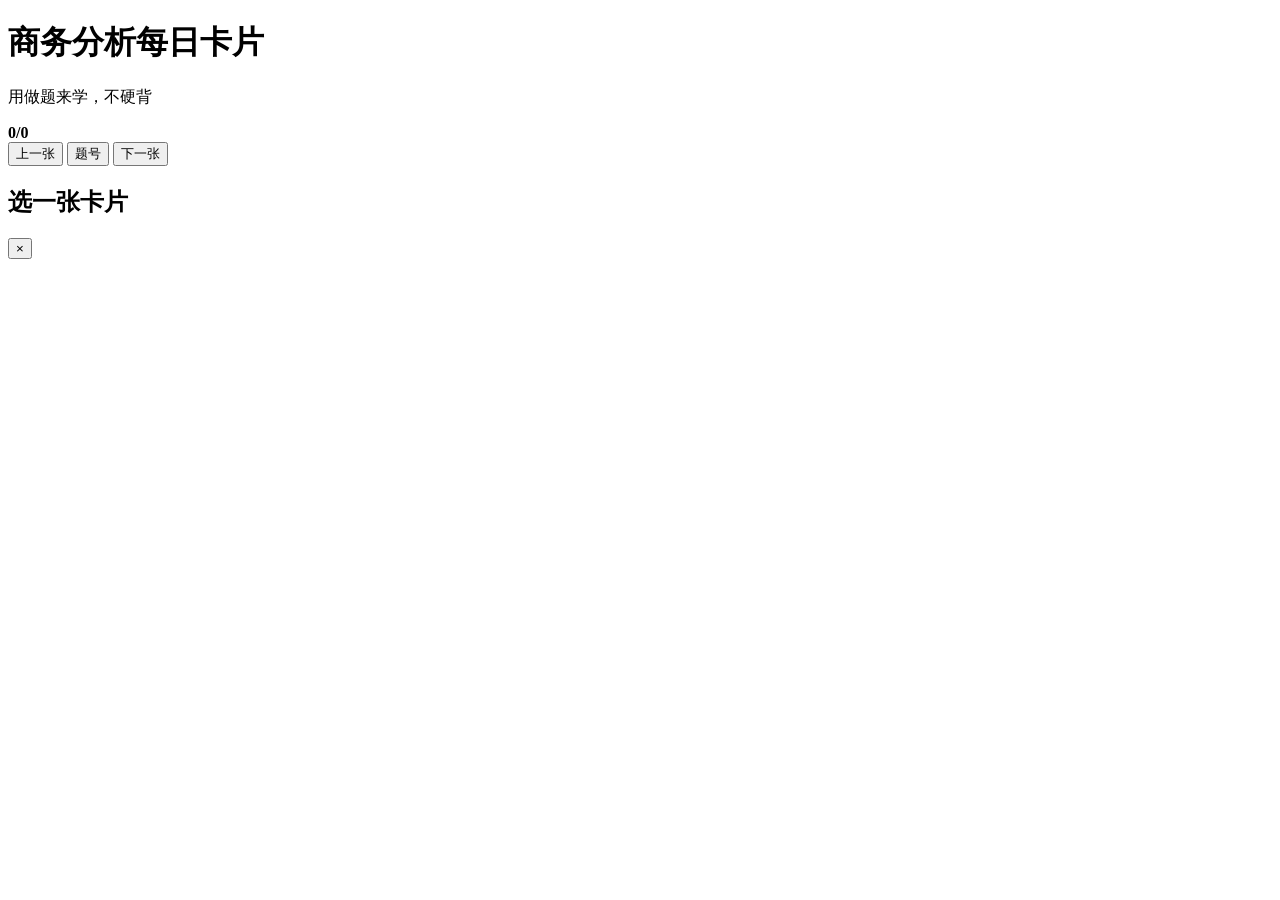
==== ba-daily-cards/index.html @ 1bc4a83c "Add business analytics daily cards page" ====
<!doctype html>
<html lang="zh-CN">
<head>
  <meta charset="utf-8">
  <meta name="viewport" content="width=device-width, initial-scale=1, viewport-fit=cover">
  <meta name="theme-color" content="#0f766e">
  <meta name="apple-mobile-web-app-capable" content="yes">
  <meta name="apple-mobile-web-app-title" content="商务分析每日卡">
  <link rel="manifest" href="./manifest.webmanifest">
  <link rel="stylesheet" href="./style.css">
  <title>商务分析每日卡片</title>
</head>
<body>
  <main class="app">
    <header class="top">
      <div class="title">
        <div>
          <h1>商务分析每日卡片</h1>
          <p id="topic">用做题来学，不硬背</p>
        </div>
        <strong id="count">0/0</strong>
      </div>
      <div class="bar"><span id="bar"></span></div>
      <nav id="days" class="days"></nav>
    </header>

    <section id="card" class="card"></section>
  </main>

  <footer class="bottom">
    <button id="prev" type="button">上一张</button>
    <button id="jump" type="button">题号</button>
    <button id="next" type="button">下一张</button>
  </footer>

  <div id="sheet" class="sheet" aria-hidden="true">
    <div class="panel">
      <div class="panel-head">
        <h2>选一张卡片</h2>
        <button id="close" type="button">×</button>
      </div>
      <div id="nums" class="nums"></div>
    </div>
  </div>

  <script src="./app.js"></script>
</body>
</html>
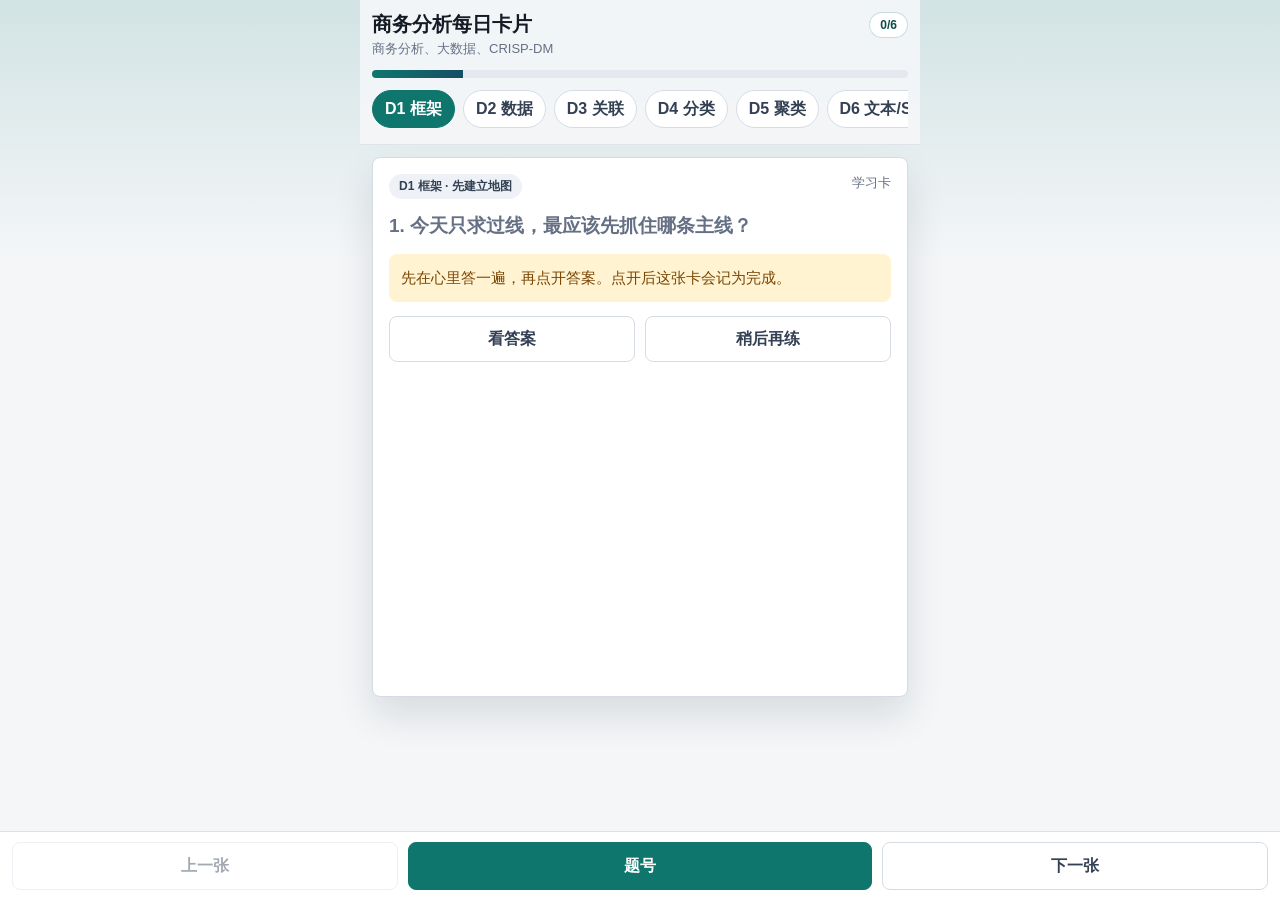
==== commit 4386df85: "Load split daily card decks" ====
--- a/ba-daily-cards/index.html
+++ b/ba-daily-cards/index.html
@@ -43,6 +43,14 @@
     </div>
   </div>
 
+  <script src="./cards-1.js"></script>
+  <script src="./cards-2.js"></script>
+  <script src="./cards-3.js"></script>
+  <script src="./cards-4.js"></script>
+  <script src="./cards-5.js"></script>
+  <script src="./cards-6.js"></script>
+  <script src="./cards-7.js"></script>
+  <script src="./cards-8.js"></script>
   <script src="./app.js"></script>
 </body>
 </html>
--- a/ba-daily-cards/style.css
+++ b/ba-daily-cards/style.css
@@ -0,0 +1,179 @@
+:root {
+  --bg: #f4f6f8;
+  --card: #fff;
+  --ink: #141b24;
+  --muted: #667085;
+  --line: #d6dce5;
+  --brand: #0f766e;
+  --brand2: #164e63;
+  --right: #087443;
+  --right-bg: #dcfae6;
+  --wrong: #b42318;
+  --wrong-bg: #fde7e4;
+  --note: #fff3d1;
+  --bottom: calc(86px + env(safe-area-inset-bottom));
+}
+
+* { box-sizing: border-box; -webkit-tap-highlight-color: transparent; }
+body {
+  margin: 0;
+  min-height: 100vh;
+  background: linear-gradient(180deg, rgba(15,118,110,.15), rgba(244,246,248,0) 260px), var(--bg);
+  color: var(--ink);
+  font-family: -apple-system, BlinkMacSystemFont, "Segoe UI", "PingFang SC", "Microsoft YaHei", Arial, sans-serif;
+}
+button, textarea { font: inherit; }
+.app { width: min(100%, 560px); margin: 0 auto; padding: 14px 12px var(--bottom); }
+.top {
+  position: sticky;
+  top: 0;
+  z-index: 2;
+  margin: -14px -12px 12px;
+  padding: calc(12px + env(safe-area-inset-top)) 12px 12px;
+  background: rgba(244,246,248,.94);
+  backdrop-filter: blur(14px);
+  border-bottom: 1px solid rgba(214,220,229,.7);
+}
+.title { display: flex; justify-content: space-between; gap: 12px; align-items: flex-start; }
+h1 { margin: 0; font-size: 20px; line-height: 1.2; }
+p { margin: 4px 0 0; color: var(--muted); font-size: 13px; }
+#count {
+  border: 1px solid rgba(15,118,110,.24);
+  border-radius: 999px;
+  background: #fff;
+  color: #0b4e49;
+  padding: 5px 10px;
+  font-size: 12px;
+  white-space: nowrap;
+}
+.bar { height: 8px; background: #e5e9ef; border-radius: 999px; overflow: hidden; margin: 12px 0; }
+.bar span { display: block; height: 100%; width: 0%; background: linear-gradient(90deg, var(--brand), var(--brand2)); transition: width .18s ease; }
+.days { display: flex; gap: 8px; overflow-x: auto; padding-bottom: 4px; scrollbar-width: none; }
+.days::-webkit-scrollbar { display: none; }
+.days button {
+  flex: 0 0 auto;
+  min-height: 38px;
+  border: 1px solid var(--line);
+  border-radius: 999px;
+  background: #fff;
+  color: #344054;
+  padding: 7px 12px;
+  font-weight: 800;
+}
+.days button.active { background: var(--brand); border-color: var(--brand); color: #fff; }
+.card {
+  min-height: 60vh;
+  border: 1px solid var(--line);
+  border-radius: 8px;
+  background: var(--card);
+  box-shadow: 0 18px 38px rgba(16,24,40,.12);
+  padding: 16px;
+}
+.meta { display: flex; justify-content: space-between; gap: 8px; margin-bottom: 12px; }
+.tag { border-radius: 999px; background: #eef2f6; color: #344054; padding: 4px 10px; font-size: 12px; font-weight: 900; }
+.kind { color: var(--muted); font-size: 13px; }
+.q { margin: 0; font-size: 19px; line-height: 1.55; font-weight: 900; }
+.hint, .answer, .feedback {
+  margin-top: 14px;
+  border-radius: 8px;
+  padding: 12px;
+  line-height: 1.6;
+  font-size: 15px;
+}
+.hint { background: var(--note); color: #7a4604; }
+.answer { display: none; background: #eef7ff; color: #17324d; }
+.answer.show { display: block; }
+.feedback.ok { background: var(--right-bg); color: #064e3b; }
+.feedback.bad { background: var(--wrong-bg); color: #7a271a; }
+.options { display: grid; gap: 10px; margin-top: 16px; }
+.option {
+  display: grid;
+  grid-template-columns: 32px 1fr;
+  gap: 10px;
+  align-items: start;
+  width: 100%;
+  min-height: 56px;
+  border: 1px solid var(--line);
+  border-radius: 8px;
+  background: #fff;
+  color: var(--ink);
+  padding: 12px;
+  text-align: left;
+}
+.letter { display: grid; place-items: center; width: 32px; height: 32px; border-radius: 999px; background: #eef2f6; color: #475467; font-weight: 900; }
+.option.correct { border-color: var(--right); background: var(--right-bg); }
+.option.wrong { border-color: var(--wrong); background: var(--wrong-bg); }
+.option.correct .letter { background: var(--right); color: #fff; }
+.option.wrong .letter { background: var(--wrong); color: #fff; }
+textarea {
+  width: 100%;
+  min-height: 230px;
+  margin-top: 16px;
+  border: 1px solid var(--line);
+  border-radius: 8px;
+  background: #fbfcfd;
+  color: var(--ink);
+  padding: 13px;
+  line-height: 1.65;
+  resize: vertical;
+  font-size: 16px;
+}
+.actions { display: grid; grid-template-columns: 1fr 1fr; gap: 10px; margin-top: 14px; }
+.actions button {
+  min-height: 46px;
+  border: 1px solid var(--line);
+  border-radius: 8px;
+  background: #fff;
+  color: #344054;
+  font-weight: 900;
+}
+.actions button.done { background: var(--brand); border-color: var(--brand); color: #fff; }
+.bottom {
+  position: fixed;
+  left: 0;
+  right: 0;
+  bottom: 0;
+  z-index: 3;
+  padding: 10px 12px calc(10px + env(safe-area-inset-bottom));
+  background: rgba(255,255,255,.95);
+  backdrop-filter: blur(14px);
+  border-top: 1px solid rgba(214,220,229,.86);
+  display: grid;
+  grid-template-columns: 1fr 1.2fr 1fr;
+  gap: 10px;
+}
+.bottom button {
+  min-height: 48px;
+  border: 1px solid var(--line);
+  border-radius: 8px;
+  background: #fff;
+  color: #344054;
+  font-weight: 900;
+}
+.bottom #jump { background: var(--brand); border-color: var(--brand); color: #fff; }
+.bottom button:disabled { opacity: .45; }
+.sheet {
+  position: fixed;
+  inset: 0;
+  z-index: 5;
+  display: none;
+  padding: 18px 12px calc(18px + env(safe-area-inset-bottom));
+  background: rgba(20,27,36,.48);
+}
+.sheet.show { display: grid; place-items: end center; }
+.panel {
+  width: min(100%, 560px);
+  max-height: 82vh;
+  overflow: auto;
+  border-radius: 12px 12px 8px 8px;
+  background: #fff;
+  padding: 14px;
+}
+.panel-head { display: flex; justify-content: space-between; align-items: center; margin-bottom: 12px; }
+.panel h2 { margin: 0; font-size: 18px; }
+#close { width: 42px; height: 42px; border: 1px solid var(--line); border-radius: 8px; background: #fff; font-size: 22px; }
+.nums { display: grid; grid-template-columns: repeat(5, 1fr); gap: 8px; }
+.nums button { min-height: 44px; border: 1px solid var(--line); border-radius: 8px; background: #fff; color: #344054; font-weight: 900; }
+.nums button.active { background: var(--brand2); border-color: var(--brand2); color: #fff; }
+.nums button.done { background: var(--right-bg); border-color: rgba(8,116,67,.4); color: #064e3b; }
+.nums button.bad { background: var(--wrong-bg); border-color: rgba(180,35,24,.38); color: #7a271a; }
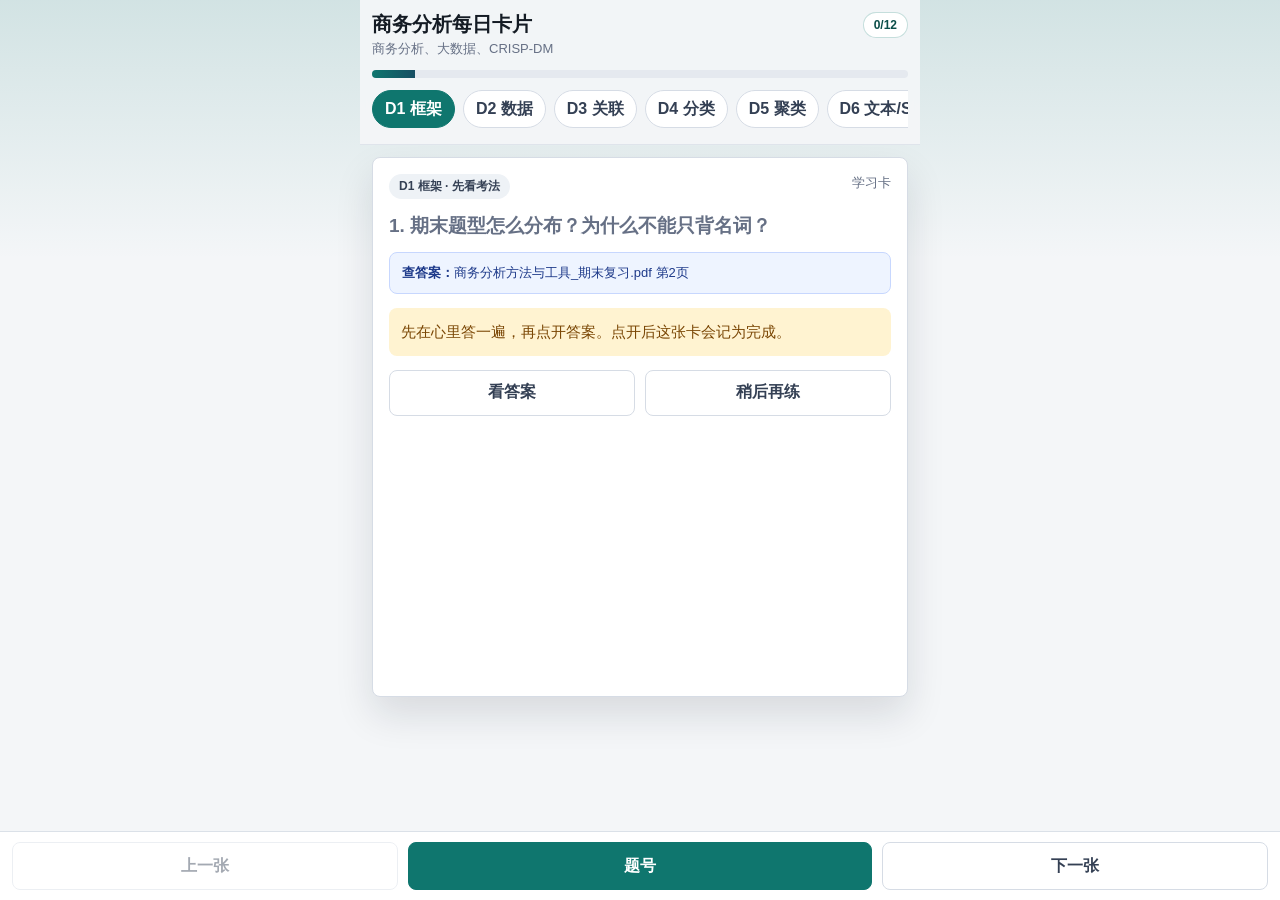
==== commit 24a095d3: "Add daily study task section" ====
--- a/ba-daily-cards/index.html
+++ b/ba-daily-cards/index.html
@@ -24,6 +24,7 @@
       <nav id="days" class="days"></nav>
     </header>
 
+    <section id="study" class="study"></section>
     <section id="card" class="card"></section>
   </main>
 
--- a/ba-daily-cards/style.css
+++ b/ba-daily-cards/style.css
@@ -73,6 +73,16 @@
 .tag { border-radius: 999px; background: #eef2f6; color: #344054; padding: 4px 10px; font-size: 12px; font-weight: 900; }
 .kind { color: var(--muted); font-size: 13px; }
 .q { margin: 0; font-size: 19px; line-height: 1.55; font-weight: 900; }
+.source {
+  margin-top: 12px;
+  border: 1px solid #c7d7fe;
+  border-radius: 8px;
+  background: #eef4ff;
+  color: #1e3a8a;
+  padding: 10px 12px;
+  line-height: 1.5;
+  font-size: 13px;
+}
 .hint, .answer, .feedback {
   margin-top: 14px;
   border-radius: 8px;
